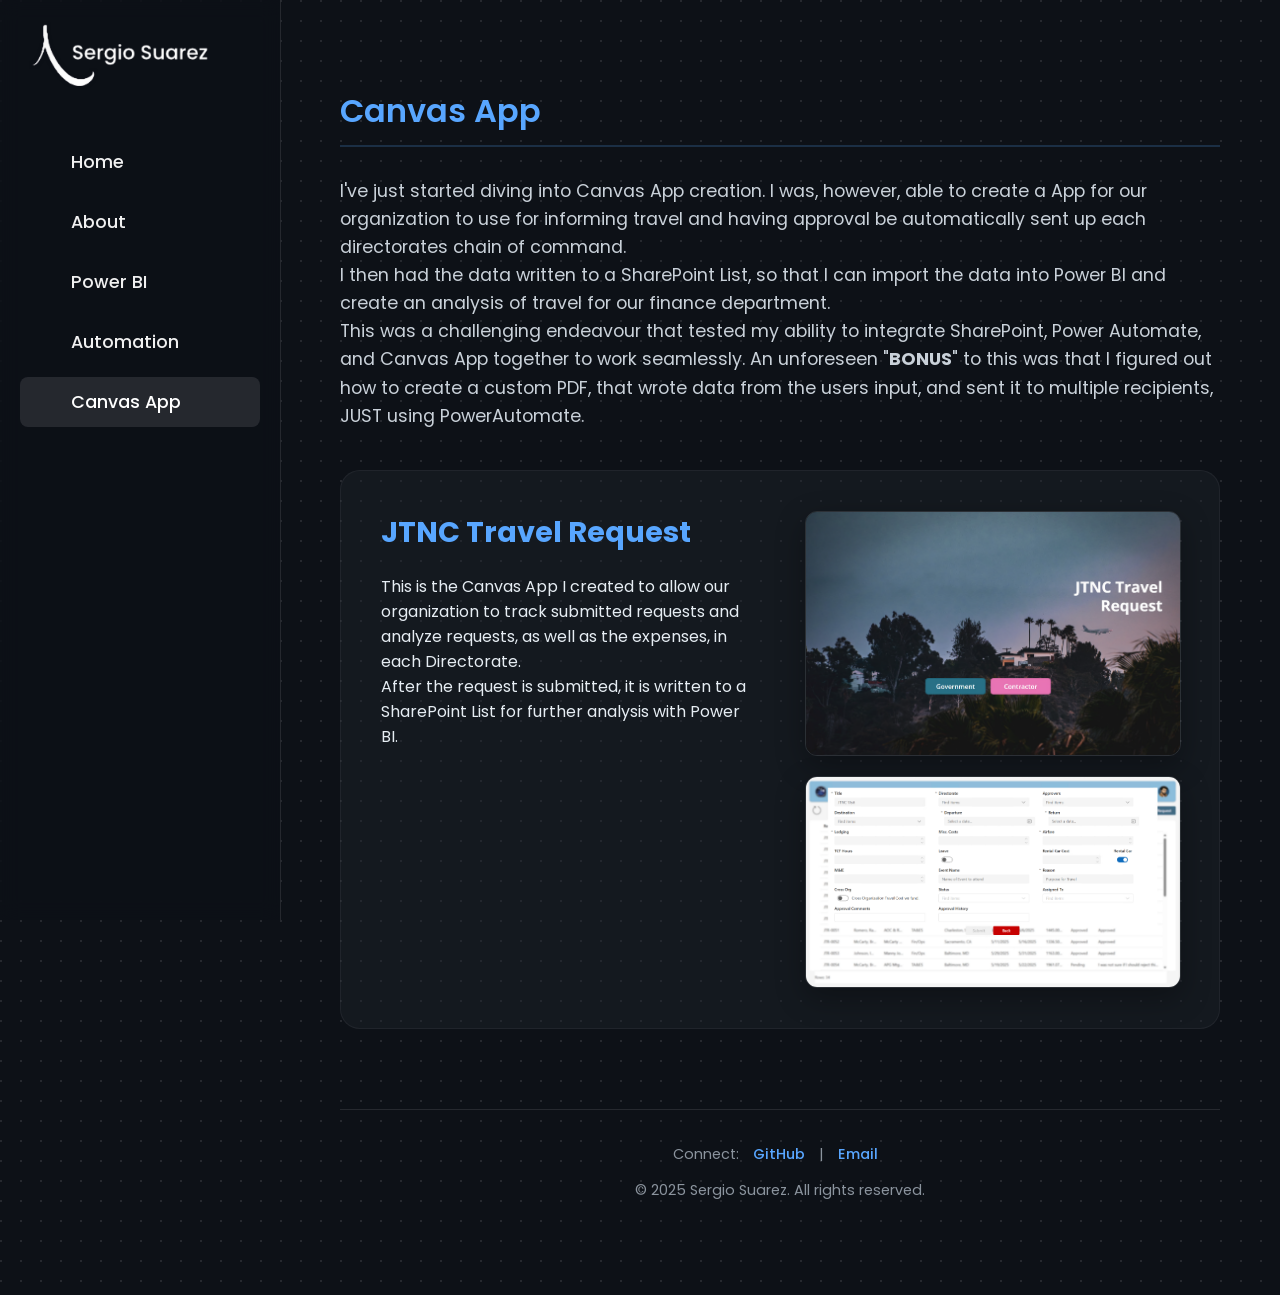
==== canvasapp.html @ 0e1503d9 "adding the subpages" ====
<!DOCTYPE html>
<html lang="en">
<head>
    <meta charset="UTF-8">
    <meta name="viewport" content="width=device-width, initial-scale=1.0">
    <title>Canvas App Projects | Sergio Suarez</title>
    <link href="https://fonts.googleapis.com/css2?family=Poppins:wght@400;600&display=swap" rel="stylesheet">
    <link href="https://cdn-uicons.flaticon.com/uicons-solid-rounded/css/uicons-solid-rounded.css" rel="stylesheet">
    <link rel="stylesheet" href="css/styles.css">
</head>
<body>

<!-- Hamburger Button -->
<button class="menu-toggle" onclick="toggleMenu()">☰</button>

<nav class="sidebar">
    <div class="logo"><img src="images/logo_03.png" alt="logo"></div>
    <ul>
        <li><a href="index.html"><i class="fi fi-sr-home"></i> Home</a></li>
        <li><a href="index.html#about"><i class="fi fi-sr-user"></i> About</a></li>
        <li><a href="powerbi.html"><i class="fi fi-sr-chart-pie"></i> Power BI</a></li>     
        <li><a href="powerautomate.html"><i class="fi fi-sr-bolt"></i> Automation</a></li>
        <li><a href="canvasapp.html" class="active-link"><i class="fi fi-sr-edit"></i> Canvas App</a></li>
    </ul>
</nav>

<main>
    <div class="main-container">
        <section>
            <h2>Canvas App</h2>
            <p style="margin-bottom: 40px; color: #c9d1d9; font-size: 1.1em; line-height: 1.6;">I've just started diving into Canvas App creation. I was, however, able to create a App for our organization to use for informing travel and having approval be automatically sent up each directorates chain of command. <br>I then had the data written to a SharePoint List, so that I can import the data into Power BI and create an analysis of travel for our finance department. <br>This was a challenging endeavour that tested my ability to integrate SharePoint, Power Automate, and Canvas App together to work seamlessly. An unforeseen "<b>BONUS</b>" to this was that I figured out how to create a custom PDF, that wrote data from the users input, and sent it to multiple recipients, JUST using PowerAutomate.</p>

            <!-- Project 1 -->
            <div class="project-row">
                <div class="project-text">
                    <h3>JTNC Travel Request</h3>
                    <p>This is the Canvas App I created to allow our organization to track submitted requests and analyze requests, as well as the expenses, in each Directorate. <br>After the request is submitted, it is written to a SharePoint List for further analysis with Power BI.</p>
                </div>
                <div class="project-images">
                    <img src="images/Pasted image 20250707145314.png" alt="PDF Automation Screenshot 1">
                    <img src="images/Pasted image 20250707145358.png" alt="PDF Automation Screenshot 2">
                </div>
            </div>

        </section>
        <footer>
            <p>Connect: <a href="https://github.com/CodeNameDuchess007" target="_blank">GitHub</a> | <a href="mailto:sergio.analytics@outlook.com">Email</a></p>
            <p>© 2025 Sergio Suarez. All rights reserved.</p>
        </footer>
    </div>
</main>
<script src="js/script.js"></script>
</body>
</html>
---- css/styles.css ----
body {
    margin: 0;
    font-family: 'Poppins', sans-serif;
    background-color: #0D1117; /* Darker, more modern background */
    color: #e6edf3; /* Lighter text for better contrast */
    background-image: radial-gradient(circle at 1px 1px, rgba(255,255,255,0.1) 1px, transparent 0);
    background-size: 20px 20px;
}
.sidebar {
    position: fixed;
    top: 0;
    left: 0;
    width: 280px; /* Slightly narrower */
    height: 100%;
    background: rgba(13, 17, 23, 0.7); /* Semi-transparent background */
    backdrop-filter: blur(10px);
    -webkit-backdrop-filter: blur(10px); /* For Safari */
    border-right: 1px solid rgba(255, 255, 255, 0.1);
    padding-top: 20px;
    transition: transform 0.3s ease;
    z-index: 1000;
}
.sidebar .logo {
    text-align: center;
    margin-bottom: 40px; /* More space */
    padding: 0 10px;
}
.logo img {
    max-width: 240px; /* Adjusted size */
    height: auto;  
}
.menu-toggle {
    display: none;
    position: fixed;
    top: 20px;
    left: 20px;
    background: rgba(33, 38, 45, 0.8);
    border: 1px solid rgba(255, 255, 255, 0.1);
    color: #f0f0f0;
    font-size: 1.5rem;
    cursor: pointer;
    z-index: 1001; /* Make sure it's on top */
    border-radius: 8px;
    width: 40px;
    height: 40px;
    line-height: 40px;
    text-align: center;
}
.sidebar ul {
    list-style: none;
    padding: 0;
}
.sidebar ul li {
    margin: 10px 20px; /* Vertical and horizontal margin */
    text-align: left; /* Align text to the left */
}
.sidebar ul li a {
    color: #f0f0f0;
    text-decoration: none;
    font-weight: 500; /* Slightly lighter weight */
    font-size: 1.1em;
    display: flex; /* Use flex for alignment */
    align-items: center;
    padding: 12px 15px; /* Padding for a larger click area */
    border-radius: 8px;
    transition: background 0.3s, color 0.3s;
}
.sidebar ul li a:hover, .sidebar ul li a.active-link {
    background: rgba(255, 255, 255, 0.1);
    color: #fff;
}
.sidebar ul li a i {
    margin-right: 12px; /* More space for icon */
    font-size: 1.3em;
    vertical-align: middle;
    width: 24px; /* Fixed width for alignment */
    text-align: center;
}
main {
    margin-left: 280px; /* Match new sidebar width */
    padding: 40px;
}
.main-container {
    max-width: 960px; /* Wider container */
    margin: 0 auto;
    padding: 20px;
}
.hero {
    text-align: center;
    padding: 60px 20px;
    max-width: 1000px;
    margin: 0 auto;
}
.hero img {
    width: 150px;
    height: 150px;
    border-radius: 50%;
    object-fit: cover;
    margin-bottom: 25px;
    border: 3px solid rgba(255, 255, 255, 0.2);
    box-shadow: 0 0 30px rgba(0, 191, 255, 0.3); /* Deep sky blue glow */
}
.hero h1 {
    margin-bottom: 15px;
    font-size: 3.5em; /* Larger font */
    font-weight: 600;
    /* Gradient text effect */
    background: linear-gradient(90deg, #58A6FF, #A371F7);
    -webkit-background-clip: text;
    -webkit-text-fill-color: transparent;
    background-clip: text;
    text-fill-color: transparent;
}
.hero p {
    font-size: 1.2em;
    color: #8b949e; /* Softer color */
}
section {
    margin-bottom: 80px;
}
h2 {
    font-size: 2em;
    margin-bottom: 30px;
    color: #58A6FF; /* New accent color (light blue) */
    border-bottom: 2px solid rgba(88, 166, 255, 0.2);
    padding-bottom: 10px;
    font-weight: 600;
}
h3 {
    margin-top: 30px;
    color: #c9d1d9;
    font-size: 1.4em;
}
.project-grid {
    display: grid;
    grid-template-columns: repeat(auto-fit, minmax(250px, 1fr)); /* Larger min size */
    gap: 25px;
}
.project-item {
    background: rgba(33, 38, 45, 0.6); /* Darker card background */
    padding: 25px;
    text-align: center;
    border-radius: 12px;
    border: 1px solid rgba(255, 255, 255, 0.1);
    transition: transform 0.3s, border-color 0.3s, box-shadow 0.3s;
    cursor: pointer;
    font-size: 1.1em;
    font-weight: 500;
}
.project-item:hover {
    transform: translateY(-5px); /* Lift effect */
    border-color: rgba(88, 166, 255, 0.8); /* Highlight with accent color */
    box-shadow: 0 10px 20px rgba(0, 0, 0, 0.2);
}

.modal {
    display: none;
    position: fixed;
    z-index: 2000;
    left: 0;
    top: 0;
    width: 100%;
    height: 100%;
    overflow: auto;
    background-color: rgba(13, 17, 23, 0.5); /* Darker overlay */
    backdrop-filter: blur(5px);
    -webkit-backdrop-filter: blur(5px);
}

.modal-content {
    background: rgba(22, 27, 34, 0.95); /* Darker modal content */
    margin: 8% auto; /* Adjust margin */
    padding: 40px;
    border-radius: 15px;
    max-width: 800px; /* Wider modal */
    box-shadow: 0 5px 25px rgba(0, 0, 0, 0.5);
    position: relative;
    border: 1px solid rgba(255, 255, 255, 0.1);
}

.close-button {
    color: #e6edf3;
    float: right;
    font-size: 32px;
    font-weight: bold;
    position: absolute;
    top: 15px;
    right: 25px;
    cursor: pointer;
    transition: color 0.3s;
}

.close-button:hover {
    color: #F27052;
}

.modal-title {
    font-size: 2em;
    margin-bottom: 20px;
    color: #58A6FF; /* New accent color */
}

.modal-description {
    margin-bottom: 25px;
    font-size: 1.1em;
    color: #c9d1d9;
    line-height: 1.6;
}

.modal-images {
    display: flex;
    flex-wrap: wrap;
    gap: 15px;
    justify-content: center;
}

.modal-images img {
    max-width: 100%;
    border-radius: 10px;
    border: 1px solid rgba(255, 255, 255, 0.1);
    box-shadow: 0 2px 8px rgba(0, 0, 0, 0.3);
}

footer {
    text-align: center;
    padding: 20px;
    background: transparent; /* Make it blend with body */
    border-top: 1px solid rgba(255, 255, 255, 0.1);
    color: #8b949e;
    font-size: 0.9em;
    margin-top: 40px;
}
footer a {
    color: #58A6FF;
    text-decoration: none;
    font-weight: 500;
    margin: 0 10px;
}
footer a:hover {
    text-decoration: underline;
}
@media (max-width: 768px) {
    .sidebar {
        transform: translateX(-100%);
        width: 100%;
        height: 100vh; /* Full height on mobile */
        top: 0;
        border-right: none;
        background: rgba(13, 17, 23, 0.95); /* More opaque on mobile */
    }
    .sidebar.active {
        transform: translateX(0);
    }
    .menu-toggle {
        display: block;
    }
    .sidebar ul {
        text-align: center;
        margin-top: 60px;
    }
    .sidebar ul li {
        display: block;
        margin: 20px 0;
        text-align: center;
    }
    .sidebar ul li a {
        justify-content: center;
    }
    main {
        margin-left: 0;
        padding: 20px;
        padding-top: 80px; /* Space for menu toggle */
    }
    .hero {
        padding-top: 20px;
    }
    .hero h1 {
        font-size: 2.5em;
    }
    .hero p {
        font-size: 1.1em;
    }
    .modal-content {
        width: 90%;
        margin: 15% auto;
        padding: 25px;
    }
}

/* New Project Page Layout */
.project-row {
    display: flex;
    align-items: flex-start;
    gap: 50px;
    margin-bottom: 80px;
    padding: 40px;
    background: rgba(33, 38, 45, 0.4); /* Subtle container background */
    border-radius: 20px;
    border: 1px solid rgba(255, 255, 255, 0.05);
}

.project-row:nth-child(even) {
    flex-direction: row-reverse; /* Alternate layout */
}

.project-text {
    flex: 1;
}

.project-text h3 {
    margin-top: 0;
    color: #58A6FF;
    font-size: 1.8em;
    margin-bottom: 20px;
}

.project-images {
    flex: 1;
    display: flex;
    flex-direction: column;
    gap: 20px;
}

.project-images img {
    width: 100%;
    height: auto;
    border-radius: 12px;
    border: 1px solid rgba(255, 255, 255, 0.1);
    box-shadow: 0 10px 30px rgba(0, 0, 0, 0.3);
}

@media (max-width: 900px) {
    .project-row, .project-row:nth-child(even) {
        flex-direction: column;
    }
}
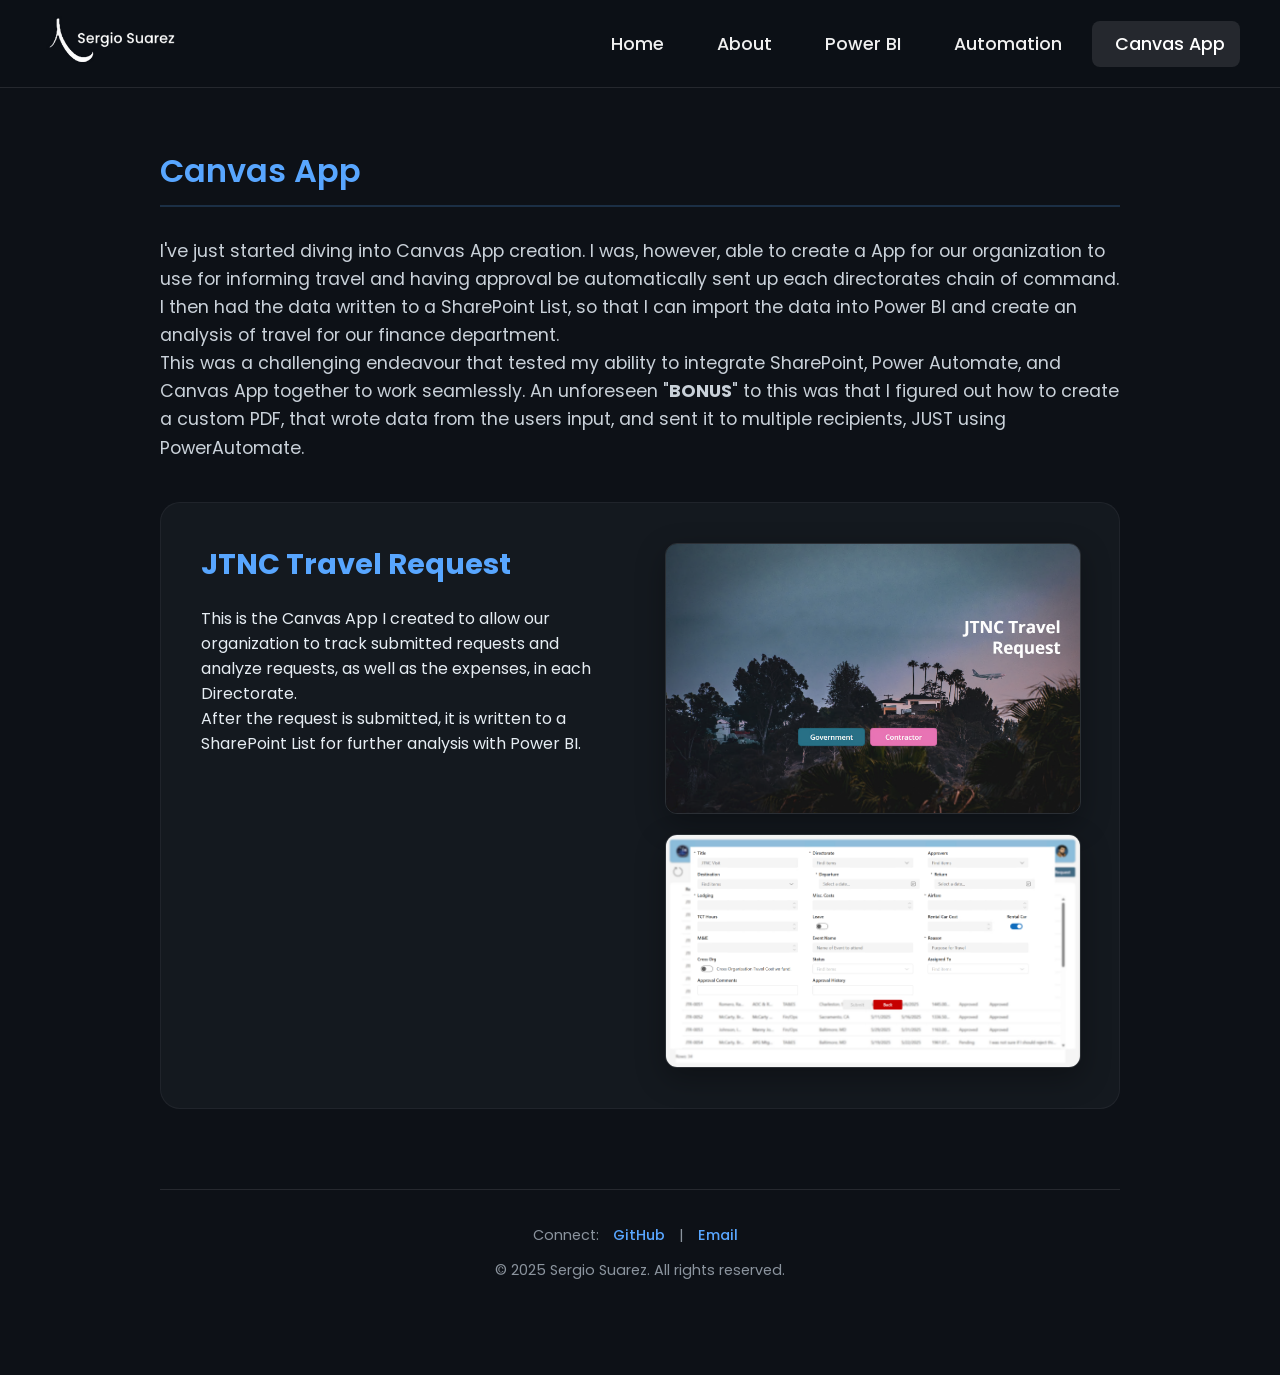
==== commit 78dab1a3: "new layout" ====
--- a/canvasapp.html
+++ b/canvasapp.html
@@ -10,11 +10,9 @@
 </head>
 <body>
 
-<!-- Hamburger Button -->
-<button class="menu-toggle" onclick="toggleMenu()">☰</button>
-
-<nav class="sidebar">
+<nav class="top-nav">
     <div class="logo"><img src="images/logo_03.png" alt="logo"></div>
+    <button class="menu-toggle" onclick="toggleMenu()">☰</button>
     <ul>
         <li><a href="index.html"><i class="fi fi-sr-home"></i> Home</a></li>
         <li><a href="index.html#about"><i class="fi fi-sr-user"></i> About</a></li>
--- a/css/styles.css
+++ b/css/styles.css
@@ -3,104 +3,102 @@
     font-family: 'Poppins', sans-serif;
     background-color: #0D1117; /* Darker, more modern background */
     color: #e6edf3; /* Lighter text for better contrast */
-    background-image: radial-gradient(circle at 1px 1px, rgba(255,255,255,0.1) 1px, transparent 0);
-    background-size: 20px 20px;
-}
-.sidebar {
+}
+/* Top Navigation */
+.top-nav {
+    display: flex;
+    justify-content: space-between;
+    align-items: center;
+    padding: 15px 40px;
+    background: rgba(13, 17, 23, 0.95);
+    backdrop-filter: blur(10px);
+    -webkit-backdrop-filter: blur(10px);
+    border-bottom: 1px solid rgba(255, 255, 255, 0.1);
     position: fixed;
     top: 0;
     left: 0;
-    width: 280px; /* Slightly narrower */
-    height: 100%;
-    background: rgba(13, 17, 23, 0.7); /* Semi-transparent background */
-    backdrop-filter: blur(10px);
-    -webkit-backdrop-filter: blur(10px); /* For Safari */
-    border-right: 1px solid rgba(255, 255, 255, 0.1);
-    padding-top: 20px;
-    transition: transform 0.3s ease;
+    width: 100%;
     z-index: 1000;
-}
-.sidebar .logo {
-    text-align: center;
-    margin-bottom: 40px; /* More space */
-    padding: 0 10px;
-}
-.logo img {
-    max-width: 240px; /* Adjusted size */
-    height: auto;  
+    box-sizing: border-box;
+}
+.top-nav .logo {
+    margin-bottom: 0;
+}
+.top-nav .logo img {
+    max-height: 50px;
+    width: auto;
 }
 .menu-toggle {
     display: none;
-    position: fixed;
-    top: 20px;
-    left: 20px;
     background: rgba(33, 38, 45, 0.8);
     border: 1px solid rgba(255, 255, 255, 0.1);
     color: #f0f0f0;
     font-size: 1.5rem;
     cursor: pointer;
-    z-index: 1001; /* Make sure it's on top */
     border-radius: 8px;
     width: 40px;
     height: 40px;
     line-height: 40px;
     text-align: center;
 }
-.sidebar ul {
+.top-nav ul {
     list-style: none;
     padding: 0;
-}
-.sidebar ul li {
-    margin: 10px 20px; /* Vertical and horizontal margin */
-    text-align: left; /* Align text to the left */
-}
-.sidebar ul li a {
+    margin: 0;
+    display: flex;
+    gap: 15px;
+}
+.top-nav ul li {
+    margin: 0;
+}
+.top-nav ul li a {
     color: #f0f0f0;
     text-decoration: none;
-    font-weight: 500; /* Slightly lighter weight */
+    font-weight: 500;
     font-size: 1.1em;
-    display: flex; /* Use flex for alignment */
+    display: flex;
     align-items: center;
-    padding: 12px 15px; /* Padding for a larger click area */
+    padding: 10px 15px;
     border-radius: 8px;
     transition: background 0.3s, color 0.3s;
 }
-.sidebar ul li a:hover, .sidebar ul li a.active-link {
+.top-nav ul li a:hover, .top-nav ul li a.active-link {
     background: rgba(255, 255, 255, 0.1);
     color: #fff;
 }
-.sidebar ul li a i {
-    margin-right: 12px; /* More space for icon */
-    font-size: 1.3em;
-    vertical-align: middle;
-    width: 24px; /* Fixed width for alignment */
-    text-align: center;
+.top-nav ul li a i {
+    margin-right: 8px;
+    font-size: 1.2em;
 }
 main {
-    margin-left: 280px; /* Match new sidebar width */
+    margin-left: 0;
     padding: 40px;
+    padding-top: 100px;
 }
 .main-container {
     max-width: 960px; /* Wider container */
     margin: 0 auto;
     padding: 20px;
 }
-.hero {
-    text-align: center;
-    padding: 60px 20px;
-    max-width: 1000px;
+.split-hero {
+    display: flex;
+    align-items: center;
+    justify-content: space-between;
+    gap: 40px;
+    padding: 40px 20px 80px 20px;
+    max-width: 1100px;
     margin: 0 auto;
 }
-.hero img {
-    width: 150px;
-    height: 150px;
-    border-radius: 50%;
-    object-fit: cover;
-    margin-bottom: 25px;
-    border: 3px solid rgba(255, 255, 255, 0.2);
-    box-shadow: 0 0 30px rgba(0, 191, 255, 0.3); /* Deep sky blue glow */
-}
-.hero h1 {
+.hero-text {
+    flex: 1;
+    text-align: left;
+}
+.hero-image {
+    flex: 1;
+    display: flex;
+    justify-content: flex-end;
+}
+.hero-text h1 {
     margin-bottom: 15px;
     font-size: 3.5em; /* Larger font */
     font-weight: 600;
@@ -111,9 +109,16 @@
     background-clip: text;
     text-fill-color: transparent;
 }
-.hero p {
+.hero-text p {
     font-size: 1.2em;
-    color: #8b949e; /* Softer color */
+    color: #8b949e;
+    line-height: 1.6;
+}
+.hero-image img {
+    max-width: 100%;
+    border-radius: 20px;
+    box-shadow: 0 10px 30px rgba(0, 0, 0, 0.3);
+    border: 1px solid rgba(255, 255, 255, 0.1);
 }
 section {
     margin-bottom: 80px;
@@ -131,6 +136,35 @@
     color: #c9d1d9;
     font-size: 1.4em;
 }
+/* Split Section for About */
+.split-section {
+    display: flex;
+    gap: 40px;
+    align-items: stretch;
+}
+.about-column {
+    flex: 1;
+}
+.about-column p {
+    line-height: 1.8;
+    color: #8b949e;
+}
+.qualifications-card {
+    background: rgba(33, 38, 45, 0.6);
+    padding: 30px;
+    border-radius: 12px;
+    border: 1px solid rgba(255, 255, 255, 0.1);
+}
+.qualifications-card ul {
+    list-style: none;
+    padding: 0;
+}
+.qualifications-card li {
+    margin-bottom: 10px;
+    display: flex;
+    align-items: center;
+    gap: 10px;
+}
 .project-grid {
     display: grid;
     grid-template-columns: repeat(auto-fit, minmax(250px, 1fr)); /* Larger min size */
@@ -151,6 +185,10 @@
     transform: translateY(-5px); /* Lift effect */
     border-color: rgba(88, 166, 255, 0.8); /* Highlight with accent color */
     box-shadow: 0 10px 20px rgba(0, 0, 0, 0.2);
+}
+.posts-section a {
+    text-decoration: none;
+    color: inherit;
 }
 
 .modal {
@@ -240,45 +278,46 @@
     text-decoration: underline;
 }
 @media (max-width: 768px) {
-    .sidebar {
-        transform: translateX(-100%);
-        width: 100%;
-        height: 100vh; /* Full height on mobile */
-        top: 0;
-        border-right: none;
-        background: rgba(13, 17, 23, 0.95); /* More opaque on mobile */
-    }
-    .sidebar.active {
-        transform: translateX(0);
-    }
     .menu-toggle {
         display: block;
-    }
-    .sidebar ul {
+        position: absolute;
+        top: 15px;
+        right: 20px;
+    }
+    .top-nav {
+        flex-direction: column;
+        align-items: flex-start;
+        padding: 15px 20px;
+    }
+    .top-nav ul {
+        display: none;
+        flex-direction: column;
+        width: 100%;
+        margin-top: 15px;
+        gap: 5px;
+    }
+    .top-nav ul.active {
+        display: flex;
+    }
+    main {
+        padding: 20px;
+        padding-top: 100px;
+    }
+    .split-hero {
+        flex-direction: column;
         text-align: center;
-        margin-top: 60px;
-    }
-    .sidebar ul li {
-        display: block;
-        margin: 20px 0;
+    }
+    .hero-text {
         text-align: center;
     }
-    .sidebar ul li a {
+    .hero-text h1 {
+        font-size: 2.5em;
+    }
+    .hero-image {
         justify-content: center;
     }
-    main {
-        margin-left: 0;
-        padding: 20px;
-        padding-top: 80px; /* Space for menu toggle */
-    }
-    .hero {
-        padding-top: 20px;
-    }
-    .hero h1 {
-        font-size: 2.5em;
-    }
-    .hero p {
-        font-size: 1.1em;
+    .split-section {
+        flex-direction: column;
     }
     .modal-content {
         width: 90%;
@@ -314,6 +353,31 @@
     margin-bottom: 20px;
 }
 
+.project-text a, .project-text a:visited, .project-text a:hover, .project-text a:active {
+    color: #e9973f;
+    font-weight: 600;
+    text-decoration: none; /* Keep this to override defaults */
+    position: relative; /* For positioning the pseudo-element */
+    padding-bottom: 2px; /* Add some space for the underline */
+}
+
+.project-text a::after {
+    content: '';
+    position: absolute;
+    width: 100%;
+    transform: scaleX(0);
+    height: 2px;
+    bottom: 0;
+    left: 0;
+    background-color: #58A6FF; /* Use the site's accent color */
+    transform-origin: bottom right;
+    transition: transform 0.3s ease-out;
+}
+
+.project-text a:hover::after {
+    transform: scaleX(1);
+    transform-origin: bottom left;
+}
 .project-images {
     flex: 1;
     display: flex;
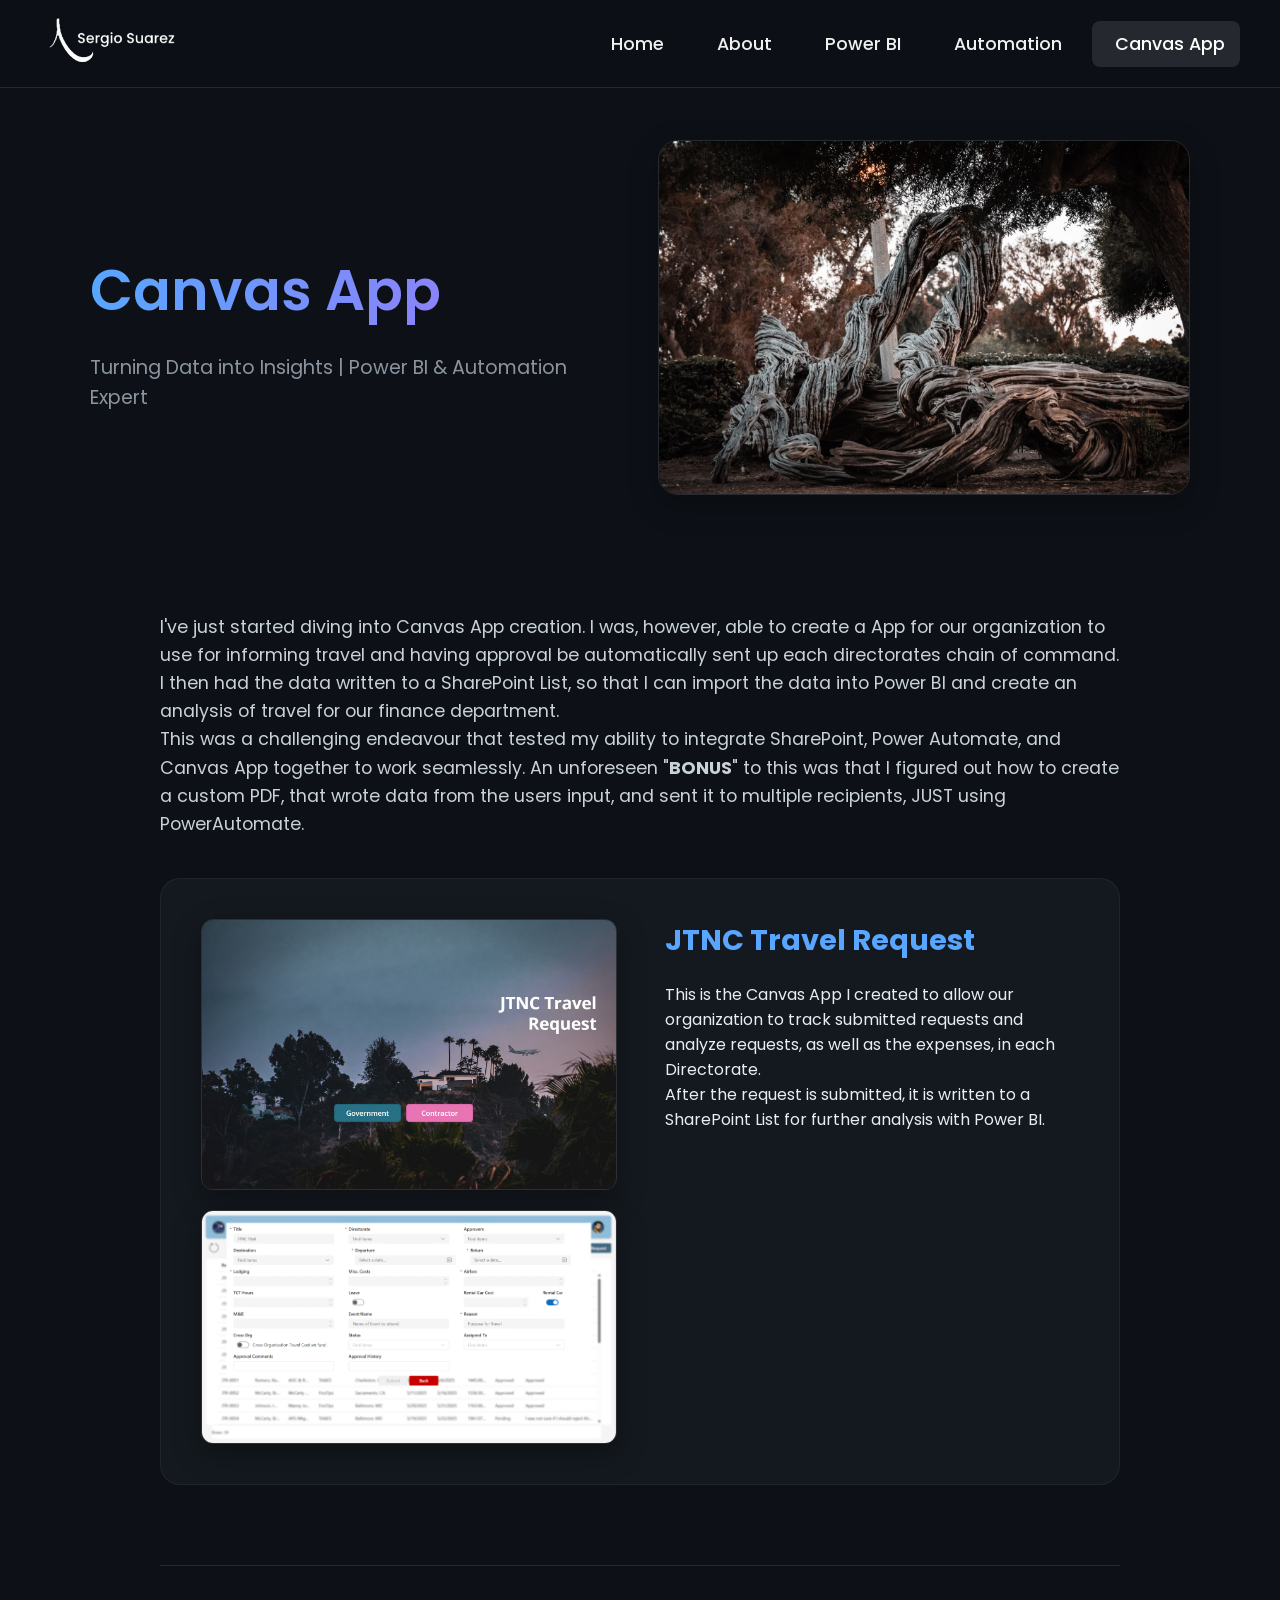
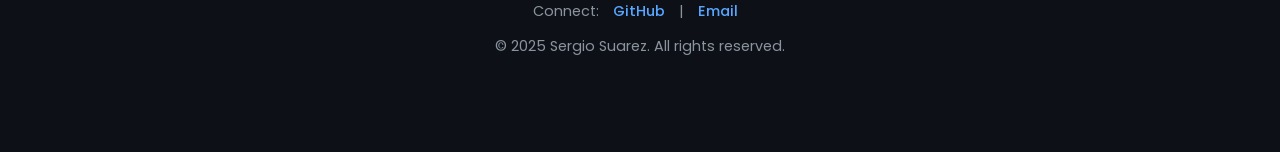
==== commit 655bd9d2: "adding more to to" ====
--- a/canvasapp.html
+++ b/canvasapp.html
@@ -23,9 +23,17 @@
 </nav>
 
 <main>
+    <section class="split-hero">
+        <div class="hero-text">
+            <h1>Canvas App</h1>
+            <p>Turning Data into Insights | Power BI & Automation Expert</p>
+        </div>
+        <div class="hero-image">
+            <img src="/images/background/minimalist-bg.jpg" alt="Hero Minimalist Background">
+        </div>
+    </section>
     <div class="main-container">
         <section>
-            <h2>Canvas App</h2>
             <p style="margin-bottom: 40px; color: #c9d1d9; font-size: 1.1em; line-height: 1.6;">I've just started diving into Canvas App creation. I was, however, able to create a App for our organization to use for informing travel and having approval be automatically sent up each directorates chain of command. <br>I then had the data written to a SharePoint List, so that I can import the data into Power BI and create an analysis of travel for our finance department. <br>This was a challenging endeavour that tested my ability to integrate SharePoint, Power Automate, and Canvas App together to work seamlessly. An unforeseen "<b>BONUS</b>" to this was that I figured out how to create a custom PDF, that wrote data from the users input, and sent it to multiple recipients, JUST using PowerAutomate.</p>
 
             <!-- Project 1 -->
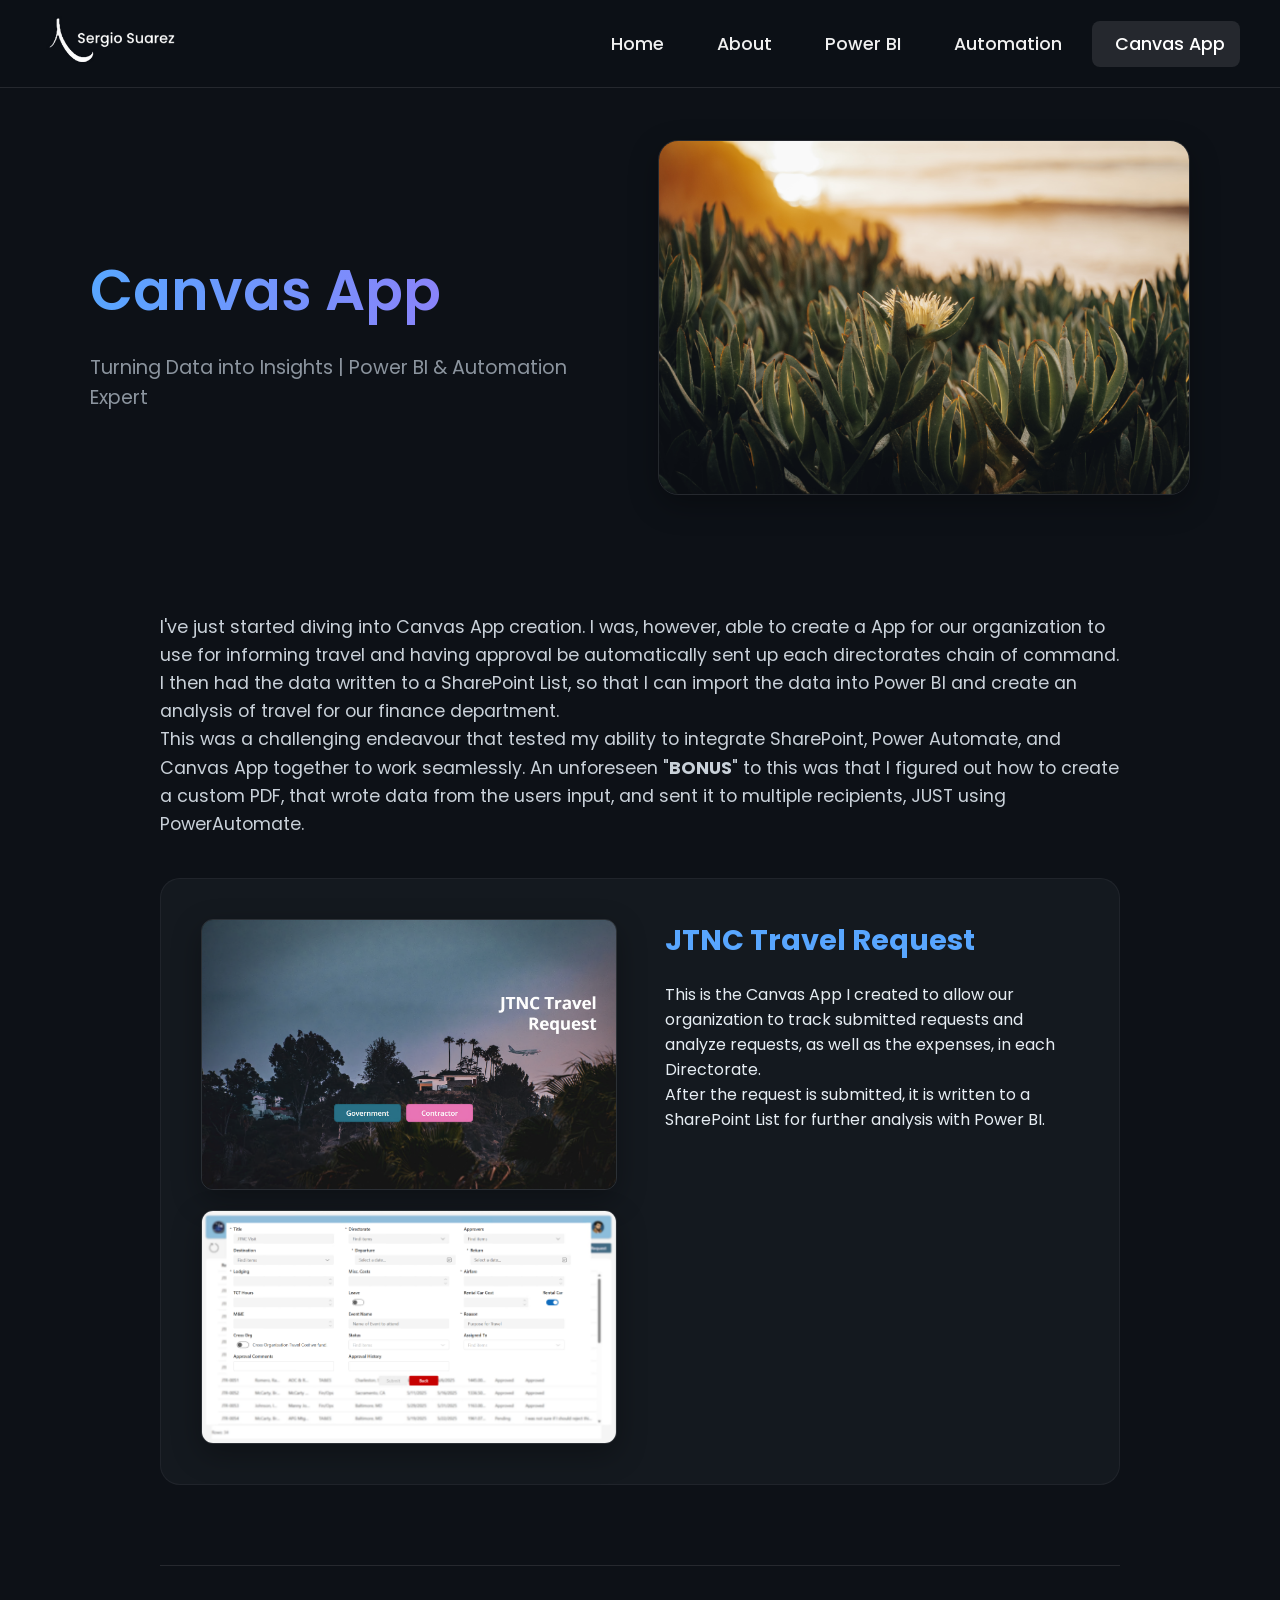
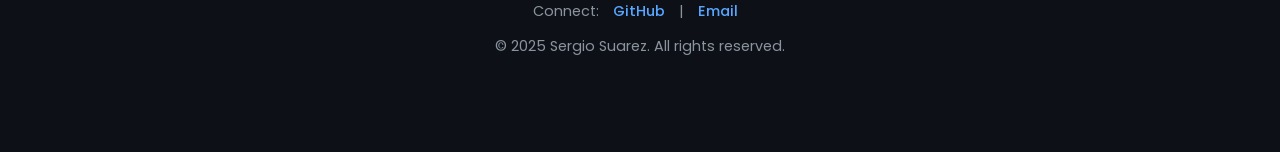
==== commit 4c8d1b98: "more changes" ====
--- a/canvasapp.html
+++ b/canvasapp.html
@@ -29,7 +29,7 @@
             <p>Turning Data into Insights | Power BI & Automation Expert</p>
         </div>
         <div class="hero-image">
-            <img src="/images/background/minimalist-bg.jpg" alt="Hero Minimalist Background">
+            <img src="/images/background/canvas.jpg" alt="Hero Minimalist Background">
         </div>
     </section>
     <div class="main-container">
